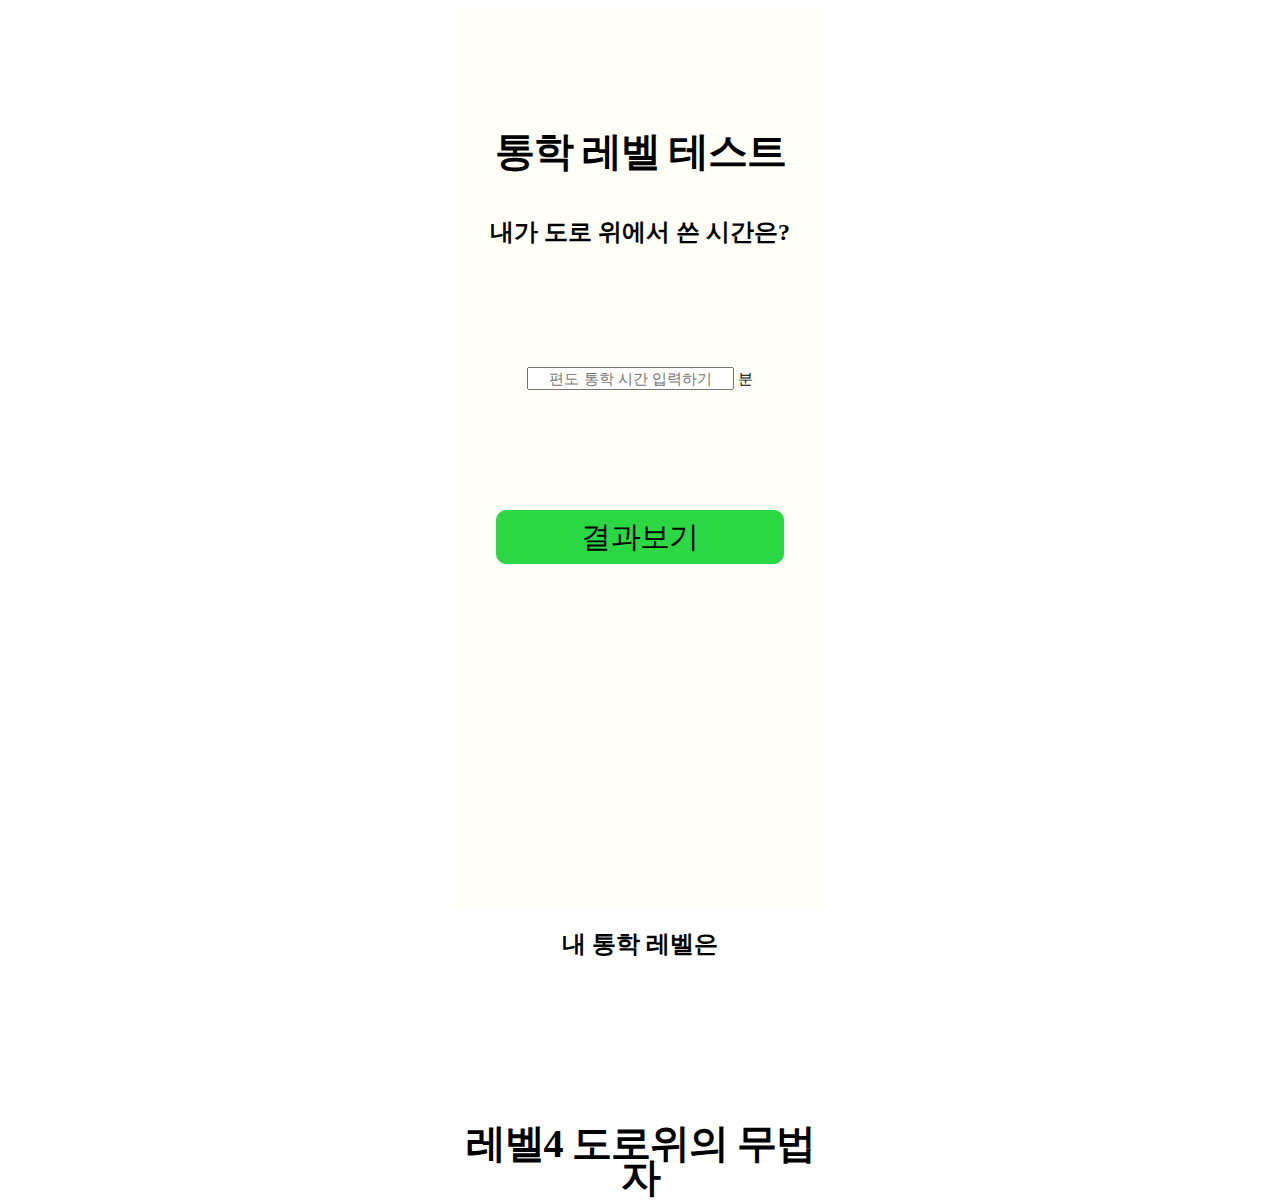
==== index.html @ 1ae19da7 "first commit" ====
<!DOCTYPE html>
<html>
	<head>
		<link rel="stylesheet" href="style.css" />
		<meta name="viewport" content="width=device-width, initial-scale=1" />
	</head>
	<body>
		<div id="container">
			<div id="inner">
				<h1 id="maintitle">통학 레벨 테스트</h1>
				<h2 id="subtitle">내가 도로 위에서 쓴 시간은?</h2>
				<div id="calculator">
					<input id="timeamt" type="text" placeholder="편도 통학 시간 입력하기" /> 분
				</div>
				<button type="button" id="calculate">결과보기</button>
			</div>

			<div id="result">
				<h2 id="subresult">내 통학 레벨은</h2>
				<h1 id="mainresult">레벨4 도로위의 무법자</h1>
			</div>
		</div>

		<script type="text/javascript" src="leveling.js"></script>
	</body>
</html>
---- style.css ----
.title {
	font-weight: bold;
	font-size: 30px;
}

#container {
  background: #fffff7;
  max-width: 360px;
  margin: 0 auto;
  min-height: 600px;
  height: calc(var(--vh, 1vh) * 100);
}

#inner {
	display: flex;
    width: 100%;
    height: 100%;
    flex-direction: column;
    align-items: center;
}

#maintitle {
  color: black;
  display: block;
  text-align : center;
  font-size: 40px;
  line-height: 34px;
  letter-spacing: -1px;
  padding: 100px 0 0 0;
}

#subtitle {
  color: black;
  display: block;
  padding: 0 0 40px 0;
  text-align : center;
}

#calculator{
  display: block;
  padding: 60px 0 120px 0;
  text-align : center;
	  font-size: 15px;
}

#timeamt{
	font-size: 15px;
  text-align : center;
}

#calculate {
	width: 80%;
    display: block;
    color: black;
	background:#2bd844;
    border: 1px solid #2bd844;
	border-radius: 10px;
    margin-bottom: 8px;
    font-size: 30px;
    font-weight: 500;
    letter-spacing: -0.7px;
line-height: 50px;
}

#calculate:hover {
  background: #ffffff;
}

#calculate:active {
  position: relative;
  top: 1px;
}

#subresult {
  color: black;
  display: block;
  padding: 0 0 40px 0;
  text-align : center;
}

#mainresult {
  color: black;
  display: block;
  text-align : center;
  font-size: 40px;
  line-height: 34px;
  letter-spacing: -1px;
  padding: 100px 0 0 0;
}
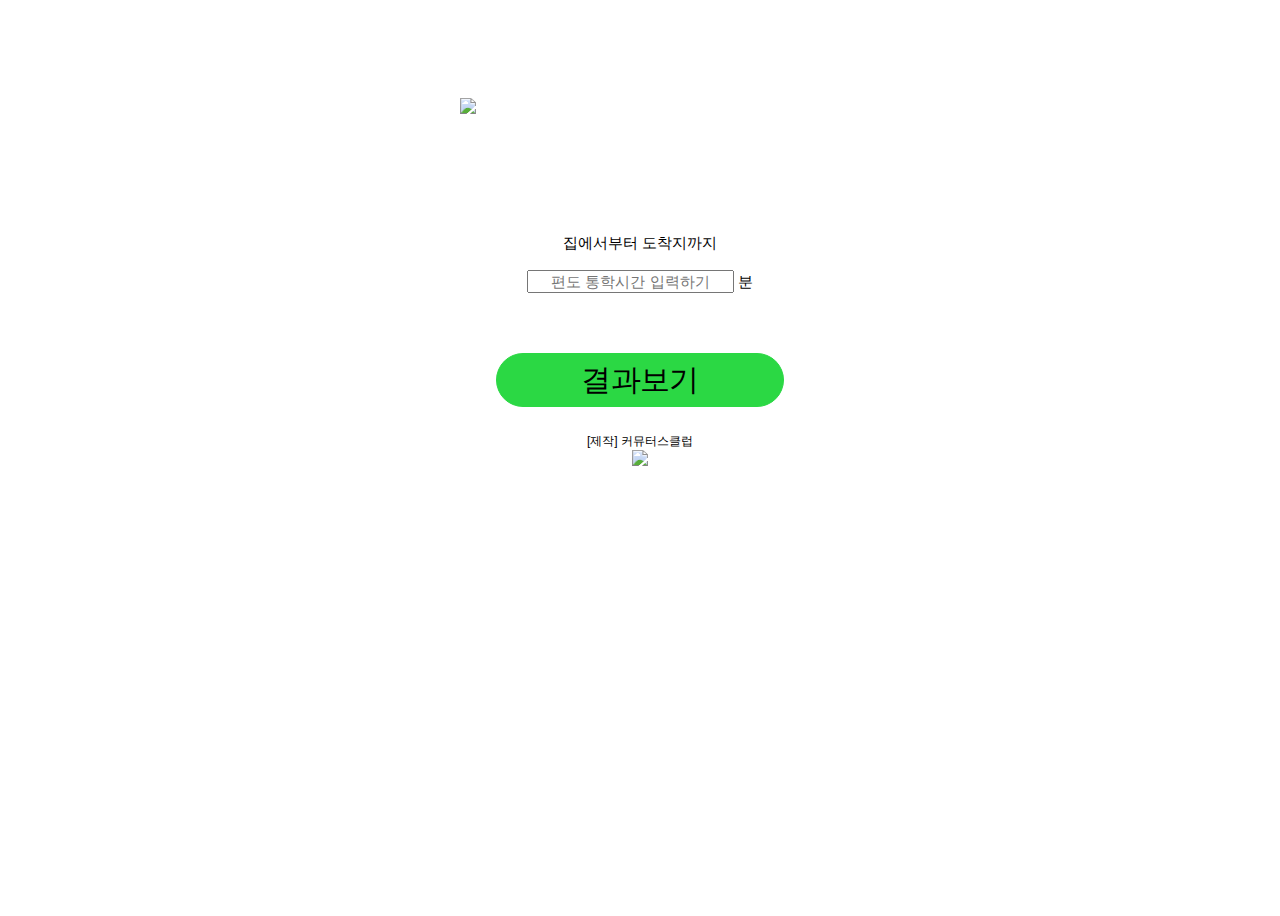
==== commit d3d30871: "third" ====
--- a/index.html
+++ b/index.html
@@ -1,26 +1,114 @@
 <!DOCTYPE html>
 <html>
 	<head>
-		<link rel="stylesheet" href="style.css" />
-		<meta name="viewport" content="width=device-width, initial-scale=1" />
+		<title>통학 유형 테스트</title>
+		
+		<meta name="keyword" content="커뮤터스클럽, 테스트, 통학, 통근, 지하철, 버스">
+		<meta name="description" content="내가 도로 위에 버린 시간은? 통학시간을 입력하고 테스트 결과를 알아보세요!">
+		<meta name="author" content="커뮤터스클럽">
+		
+		<meta property="og:type" content="website">
+		<meta property="og:url" content="commuters.online">
+		<meta property="og:title" content="통학 유형 테스트">
+		<meta property="og:image" content="https://ifh.cc/g/RIM49I.jpg">
+		<meta property="og:description" content="내가 매달 도로 위에 버리는 시간은?">
+		<meta property="og:site_name" content="통학 유형 테스트">
+		<meta property="og:locale" content="kor_KR">
+		<!-- 다음의 태그는 필수는 아니지만, 포함하는 것을 추천함 -->
+		<meta property="og:image:width" content="1200">
+		<meta property="og:image:height" content="630">
+		
+		<meta name="naver-site-verification" content="4caa6a5145a0859f96745f07154784bb4204edda" />
+		
+		
+		<link rel="stylesheet" href="style_copy0.css" />
+<meta name="viewport" content="width=device-width, initial-scale=1.0, maximum-scale=1.0, user-scalable=no shrink-to-fit=no">
+		<link rel="preconnect" href="https://fonts.googleapis.com" />
+		<link rel="preconnect" href="https://fonts.gstatic.com" crossorigin />
+		<link
+			href="https://fonts.googleapis.com/css2family=Noto+Sans+KR:wght@300;400;700;800&display=swap"
+			rel="stylesheet"
+		/>
+		<!-- Go to www.addthis.com/dashboard to customize your tools -->
+		<script
+			type="text/javascript"
+			src="//s7.addthis.com/js/300/addthis_widget.js#pubid=ra-622471b4ea4fcac4"
+		></script>
 	</head>
 	<body>
 		<div id="container">
-			<div id="inner">
-				<h1 id="maintitle">통학 레벨 테스트</h1>
-				<h2 id="subtitle">내가 도로 위에서 쓴 시간은?</h2>
-				<div id="calculator">
-					<input id="timeamt" type="text" placeholder="편도 통학 시간 입력하기" /> 분
+			<div id="calculator">
+				<!--<h1 id="maintitle">통학 유형 테스트</h1>
+				<h2 id="subtitle">내가 도로 위에 버린 시간은?</h2>--><br /><br /><br /><br /><br />
+				<img id="titlepic" src="https://ifh.cc/g/FWM3ok.png" width="100%" />
+				
+				<div id="amtbox">
+					<span>집에서부터 도착지까지</span> <br /><br />
+					<input id="peopleamt" type="tel" placeholder="편도 통학시간 입력하기" /> 분
 				</div>
 				<button type="button" id="calculate">결과보기</button>
+
+				<div id="totalTip">
+					<p id="text1">
+						▼ ▼아래로 스크롤을 내려 결과를 확인하세요▼ ▼
+					</p>
+					<h3 id="resultname"></h3>
+					<h2 id="resultname2"></h2>
+					<div id="pic"></div>
+					<br />
+					<div id="resultmain">
+						당신의 한 달간 통학 시간은 약
+						<span id="tip" style="font-weight: 700;"></span>분으로
+						<br />
+						약 <span id="tip2" style="font-weight: 700;"></span>시간,
+						<span id="tip3" style="font-weight: 700;"></span>일입니다.
+					</div>
+				
+					<div id="resultfive">
+						<div id="plays">
+								<hr/ id="line">
+							<p id="tplay1">
+								<span id="mplay1">로켓으로 지구 - 달</span> <br />
+								🚀 매달 <span id="play1"></span>번
+							</p>
+							<p id="tplay2">
+								<span id="mplay1">인천 - 오사카 왕복</span><br />
+								✈️ 매달 <span id="play2"></span>번
+							</p>
+							<p id="tplay3">
+								<span id="mplay1">오징어게임 정주행</span><br />
+								📺 매달 <span id="play3"></span>편
+							</p>
+							<p id="tplay4">
+								<span id="mplay1">컵라면 끓이기</span><br />
+								🍜 매달 <span id="play4"></span>개
+							</p>
+							<p id="tplay5">
+								<span id="mplay1">최저시급으로 알바</span><br />
+								💵 매년 <span id="play5"></span>원
+							</p>
+									<hr/ id="line">
+
+							
+
+							
+						</div>
+						<br />
+						<div class="addthis_inline_share_toolbox"></div>
+					</div>
+					<button onClick="window.location.reload()" type="button" id="re">다시 입력하기</button>
+
+				</div>
+				<br/>
+				<span style="font-size:12px; font-weight:300;">[제작] 커뮤터스클럽</span>
+				<a href='https://www.instagram.com/commuters.club/' target='_blank'><img src='https://ifh.cc/g/uGyn53.png' border='0' width='100%'></a>
 			</div>
+			<!--calculator end-->
 
-			<div id="result">
-				<h2 id="subresult">내 통학 레벨은</h2>
-				<h1 id="mainresult">레벨4 도로위의 무법자</h1>
-			</div>
+			<!--totalTip end-->
 		</div>
+		<!--container end-->
 
-		<script type="text/javascript" src="leveling.js"></script>
+		<script type="text/javascript" src="trt.js"></script>
 	</body>
 </html>--- a/style_copy0.css
+++ b/style_copy0.css
@@ -0,0 +1,234 @@
+body {
+	font-family: 'Noto Sans KR', sans-serif;
+}
+
+#container {
+	background: #ffffff;
+	max-width: 360px;
+	margin: 0 auto;
+	min-height: 600px;
+	height: calc(var(--vh, 1vh) * 100);
+}
+
+#calculator {
+	display: flex;
+	width: 100%;
+	height: 100%;
+	flex-direction: column;
+	align-items: center;
+}
+
+#maintitle {
+	color: black;
+	display: block;
+	text-align: center;
+	font-size: 40px;
+	line-height: 34px;
+	letter-spacing: -1px;
+	padding: 100px 0 0 0;
+}
+
+#subtitle {
+	color: black;
+	display: block;
+	padding: 0 0 40px 0;
+	text-align: center;
+}
+
+form input[type='text'] {
+	width: 80px;
+}
+
+#billamt {
+	font-size: 15px;
+	text-align: center;
+}
+
+#billamt:focus {
+	background: #fff;
+	border: 3px solid #2980b9;
+	outline: none;
+}
+
+#amtbox {
+	display: block;
+	padding: 120px 0 60px 0;
+	text-align: center;
+	font-size: 15px;
+}
+
+#peopleamt {
+	font-size: 15px;
+	text-align: center;
+}
+
+
+
+#calculate {
+	width: 80%;
+	display: block;
+	color: black;
+	background: #2bd844;
+	border: 1px solid #2bd844;
+	border-radius: 80px;
+	margin-bottom: 8px;
+	font-size: 30px;
+	font-weight: 500;
+	letter-spacing: -0.7px;
+	line-height: 50px;
+}
+
+#calculate:hover {
+	background: #ffffff;
+}
+
+#calculate:active {
+	position: relative;
+	top: 1px;
+}
+
+#totalTip {
+	font-size: 30px;
+	margin-top: 5px;
+	text-align: center;
+}
+
+#totalTip:before {
+	content: '';
+	font-size: 20px;
+	font-weight: bold;
+	text-transform: uppercase;
+}
+
+#totalTip sup {
+	font-size: 20px;
+	top: -18px;
+}
+
+#totalTip small {
+	font-size: 20px;
+	font-weight: bold;
+}
+
+#text1 {
+	font-weight: 400;
+	font-size: 15px;
+	padding: 0 0 40px 0;
+	text-align: center;
+}
+
+#resultname {
+	font-size: 24px;
+	color: black;
+	display: block;
+	padding: 40px 0 0 0;
+	text-align: center;
+	font-weight: 400;
+	margin: 0;
+}
+
+#resultname2 {
+	font-size: 30px;
+	color: black;
+	display: block;
+	padding: 0 0 40px 0;
+	text-align: center;
+	font-weight: 800;
+	margin: 0;
+}
+
+#resultpic {
+	height: 100%;
+	width: 100%;
+}
+
+#resultmain {
+	font-size: 20px;
+	color: black;
+	display: block;
+	padding: 0 0 40px 0;
+	text-align: center;
+	line-height: 30px;
+}
+
+#resultfive {
+	font-size: 20px;
+	color: black;
+	display: block;
+	padding: 40px 0 0 0;
+	text-align: center;
+	line-height: 50px;
+}
+
+/*
+#plays {
+	
+	border-radius: 25px;
+	background: #f5fff3;
+	
+}
+*/
+
+#line {
+	color: green;
+}
+
+
+#mplay1 {
+	border: 1px solid #2bd844;
+	border-radius: 0px;
+	background: #2bd844;
+	color: black;
+}
+
+
+
+#play1 {
+	font-weight: 700;
+	font-size: 25px;
+	text-align: center;
+}
+#play2 {
+	font-weight: 700;
+	font-size: 25px;
+	text-align: center;
+}
+#play3 {
+	font-weight: 700;
+	font-size: 25px;
+	text-align: center;
+}
+#play4 {
+	font-weight: 700;
+	font-size: 25px;
+	text-align: center;
+}
+#play5 {
+	font-weight: 700;
+	font-size: 25px;
+	text-align: center;
+}
+
+#re {
+	width: 80%;
+	color: black;
+	background: #ffffff;
+	border: 1px solid #2bd844;
+	border-radius: 10px;
+	margin-top: 40px;
+	margin-bottom: 8px;
+	font-size: 25px;
+	font-weight: 500;
+	letter-spacing: -0.7px;
+	line-height: 50px;
+}
+
+#re:hover {
+	background: #2bd844;
+}
+
+#re:active {
+	position: relative;
+	top: 1px;
+}
+
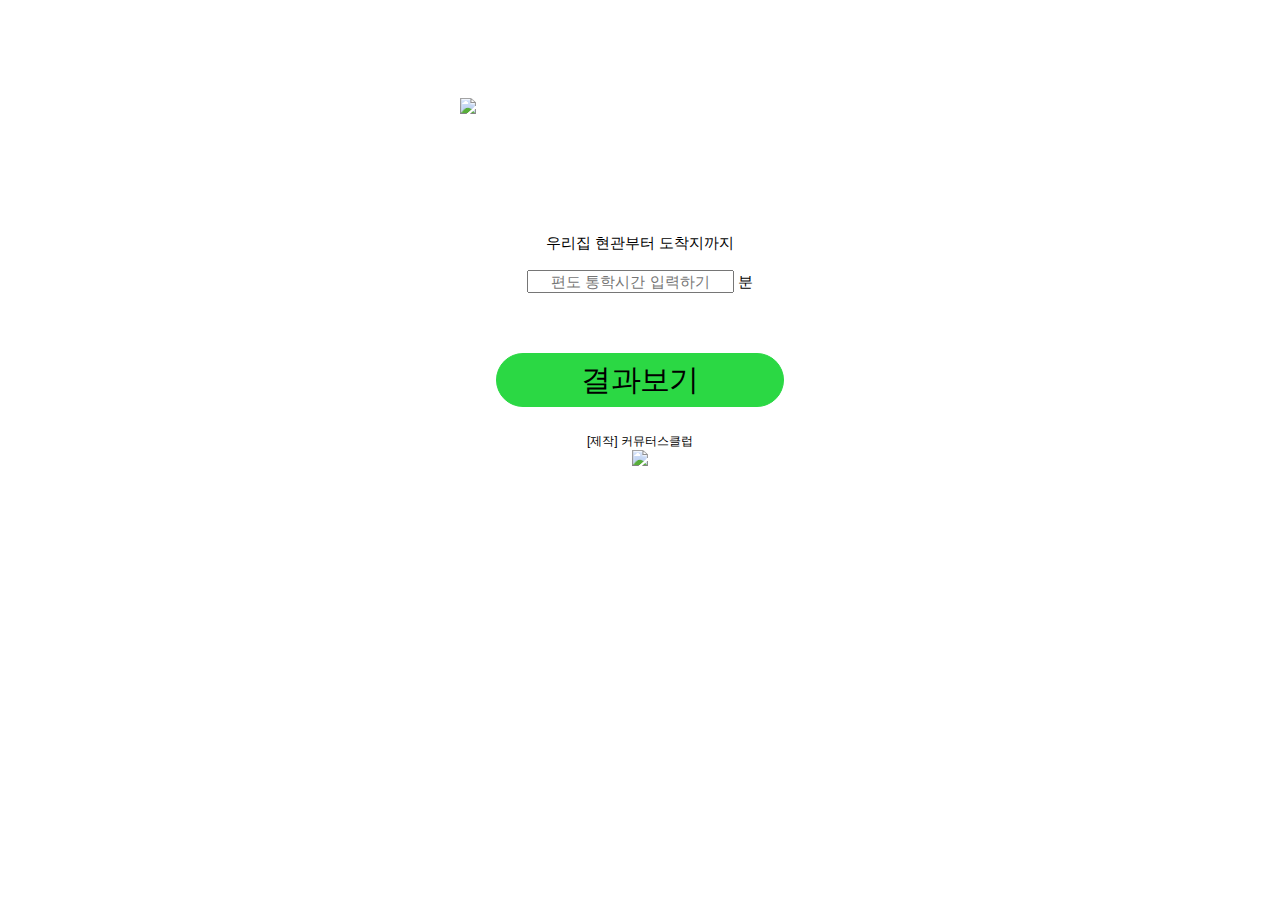
==== commit 836385ab: "eight" ====
--- a/index.html
+++ b/index.html
@@ -8,7 +8,7 @@
 		<meta name="author" content="커뮤터스클럽">
 		
 		<meta property="og:type" content="website">
-		<meta property="og:url" content="commuters.online">
+		<meta property="og:url" content="https://commuters.online">
 		<meta property="og:title" content="통학 유형 테스트">
 		<meta property="og:image" content="https://ifh.cc/g/RIM49I.jpg">
 		<meta property="og:description" content="내가 매달 도로 위에 버리는 시간은?">
@@ -20,6 +20,10 @@
 		
 		<meta name="naver-site-verification" content="4caa6a5145a0859f96745f07154784bb4204edda" />
 		
+		<link rel="canonical" href="https://commuters.online">
+		
+		<link rel="icon" type="image/png" sizes="16x16" href="/favicon-16x16.png">
+<link rel="manifest" href="/site.webmanifest">
 		
 		<link rel="stylesheet" href="style_copy0.css" />
 <meta name="viewport" content="width=device-width, initial-scale=1.0, maximum-scale=1.0, user-scalable=no shrink-to-fit=no">
@@ -43,7 +47,7 @@
 				<img id="titlepic" src="https://ifh.cc/g/FWM3ok.png" width="100%" />
 				
 				<div id="amtbox">
-					<span>집에서부터 도착지까지</span> <br /><br />
+					<span>우리집 현관부터 도착지까지</span> <br /><br />
 					<input id="peopleamt" type="tel" placeholder="편도 통학시간 입력하기" /> 분
 				</div>
 				<button type="button" id="calculate">결과보기</button>
@@ -75,9 +79,13 @@
 								<span id="mplay1">인천 - 오사카 왕복</span><br />
 								✈️ 매달 <span id="play2"></span>번
 							</p>
-							<p id="tplay3">
-								<span id="mplay1">오징어게임 정주행</span><br />
-								📺 매달 <span id="play3"></span>편
+							<p id="tplay6">
+								<span id="mplay1">세바시 시청</span><br />
+								📺 매달 <span id="play6"></span>편
+							</p>
+							<p id="tplay7">
+								<span id="mplay1">국민체조 풀세트</span><br />
+								💪 매달 <span id="play7"></span>회
 							</p>
 							<p id="tplay4">
 								<span id="mplay1">컵라면 끓이기</span><br />
@@ -110,5 +118,9 @@
 		<!--container end-->
 
 		<script type="text/javascript" src="trt.js"></script>
+		
+		<script type="text/javascript" src="//wcs.naver.net/wcslog.js"></script> <script type="text/javascript"> if(!wcs_add) var wcs_add = {}; wcs_add["wa"] = "12f3d3c31823590"; if(window.wcs) { wcs_do(); } </script>
+		
+		
 	</body>
 </html>--- a/style_copy0.css
+++ b/style_copy0.css
@@ -209,6 +209,19 @@
 	text-align: center;
 }
 
+#play6 {
+	font-weight: 700;
+	font-size: 25px;
+	text-align: center;
+}
+
+#play7 {
+	font-weight: 700;
+	font-size: 25px;
+	text-align: center;
+}
+
+
 #re {
 	width: 80%;
 	color: black;
